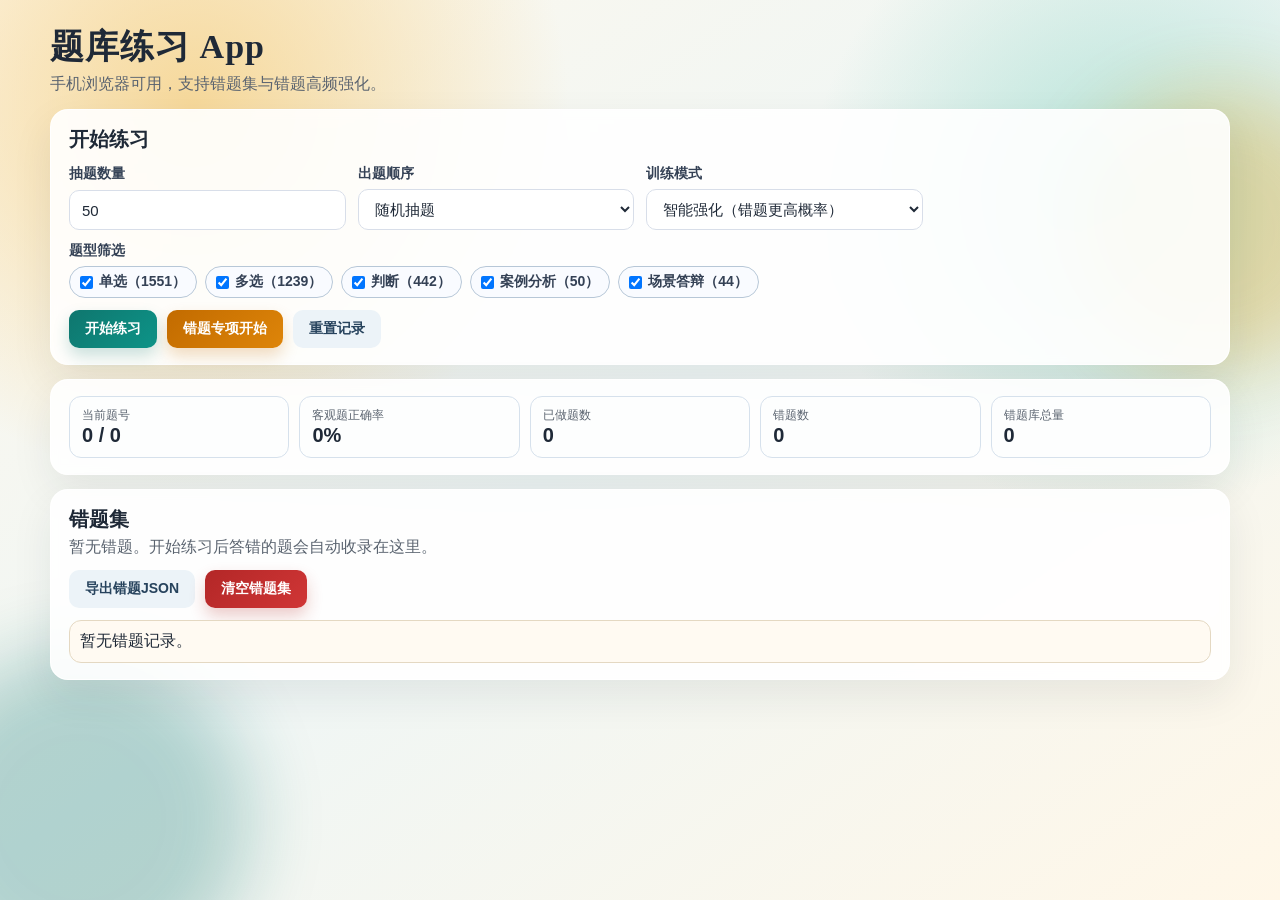
==== index.html @ 0523bffd "Initial quiz app for GitHub Pages" ====
<!doctype html>
<html lang="zh-CN">
  <head>
    <meta charset="UTF-8" />
    <meta name="viewport" content="width=device-width, initial-scale=1.0" />
    <title>题库练习 App</title>
    <link rel="stylesheet" href="./styles.css" />
    <script defer src="./data/questions.js"></script>
    <script defer src="./app.js"></script>
  </head>
  <body>
    <div class="shape shape-a" aria-hidden="true"></div>
    <div class="shape shape-b" aria-hidden="true"></div>
    <main class="app-shell">
      <header class="hero">
        <h1>题库练习 App</h1>
        <p>手机浏览器可用，支持错题集与错题高频强化。</p>
      </header>

      <section class="panel setup-panel">
        <h2>开始练习</h2>
        <div class="setup-grid">
          <div class="field">
            <label for="question-count">抽题数量</label>
            <input id="question-count" type="number" min="1" value="50" />
          </div>

          <div class="field">
            <label for="order-mode">出题顺序</label>
            <select id="order-mode">
              <option value="random">随机抽题</option>
              <option value="sequence">按原顺序</option>
            </select>
          </div>

          <div class="field">
            <label for="practice-mode">训练模式</label>
            <select id="practice-mode">
              <option value="smart">智能强化（错题更高概率）</option>
              <option value="normal">均匀随机</option>
              <option value="wrong-only">仅错题集</option>
            </select>
          </div>

          <div class="field type-field">
            <span>题型筛选</span>
            <div id="type-filters" class="type-filters"></div>
          </div>
        </div>
        <div class="setup-actions">
          <button id="start-btn" class="btn btn-primary">开始练习</button>
          <button id="start-wrong-btn" class="btn btn-warm">错题专项开始</button>
          <button id="reset-btn" class="btn btn-ghost">重置记录</button>
        </div>
      </section>

      <section class="panel stats-panel">
        <div class="stat">
          <span class="label">当前题号</span>
          <strong id="stat-progress">0 / 0</strong>
        </div>
        <div class="stat">
          <span class="label">客观题正确率</span>
          <strong id="stat-accuracy">0%</strong>
        </div>
        <div class="stat">
          <span class="label">已做题数</span>
          <strong id="stat-done">0</strong>
        </div>
        <div class="stat">
          <span class="label">错题数</span>
          <strong id="stat-wrong">0</strong>
        </div>
        <div class="stat">
          <span class="label">错题库总量</span>
          <strong id="stat-wrong-bank">0</strong>
        </div>
      </section>

      <section id="question-panel" class="panel question-panel hidden">
        <div class="question-top">
          <div class="meta-group">
            <span id="meta-type" class="chip"></span>
            <span id="meta-category" class="chip chip-soft"></span>
            <span id="meta-level" class="chip chip-soft"></span>
          </div>
          <div class="jump-group">
            <label for="jump-input">跳题</label>
            <input id="jump-input" type="number" min="1" value="1" />
            <button id="jump-btn" class="btn btn-mini">跳转</button>
          </div>
        </div>

        <h3 id="question-title"></h3>
        <pre id="question-stem" class="question-stem"></pre>

        <div id="options-wrap" class="options-wrap"></div>

        <div id="subjective-wrap" class="subjective-wrap hidden">
          <label for="subjective-note">你的答题思路（可选记录）</label>
          <textarea
            id="subjective-note"
            rows="5"
            placeholder="可以写你的关键步骤、沟通话术、判断依据..."
          ></textarea>
        </div>

        <div class="actions">
          <button id="check-btn" class="btn btn-primary">提交并判定</button>
          <button id="show-answer-btn" class="btn btn-ghost">查看答案/解析</button>
          <button id="prev-btn" class="btn btn-ghost">上一题</button>
          <button id="next-btn" class="btn btn-primary">下一题</button>
        </div>

        <div id="result-box" class="result-box hidden"></div>
      </section>

      <section class="panel wrongbook-panel">
        <div class="wrongbook-head">
          <h2>错题集</h2>
          <p id="wrongbook-summary">暂无错题。</p>
        </div>
        <div class="wrongbook-actions">
          <button id="export-wrong-btn" class="btn btn-ghost">导出错题JSON</button>
          <button id="clear-wrong-btn" class="btn btn-danger">清空错题集</button>
        </div>
        <div id="wrongbook-list" class="wrongbook-list"></div>
      </section>
    </main>
  </body>
</html>
---- styles.css ----
:root {
  --bg: #f8f4ea;
  --panel: rgba(255, 255, 255, 0.9);
  --ink: #1f2937;
  --subtle: #5b6470;
  --brand: #0f766e;
  --brand-2: #f59e0b;
  --danger: #c2410c;
  --ok: #047857;
  --line: #d8dee9;
}

* {
  box-sizing: border-box;
}

body {
  margin: 0;
  min-height: 100vh;
  color: var(--ink);
  font-family: "Noto Sans SC", "PingFang SC", "Hiragino Sans GB", "Microsoft YaHei", sans-serif;
  background:
    radial-gradient(circle at 15% 12%, #f6d89a 0, transparent 28%),
    radial-gradient(circle at 88% 22%, #b3e2d6 0, transparent 24%),
    linear-gradient(145deg, #fef8ec 0%, #eff6f5 48%, #fff7e8 100%);
  padding: 24px;
}

.shape {
  position: fixed;
  border-radius: 999px;
  filter: blur(38px);
  z-index: 0;
  opacity: 0.28;
  pointer-events: none;
}

.shape-a {
  width: 280px;
  height: 280px;
  right: -80px;
  top: 90px;
  background: #f59e0b;
}

.shape-b {
  width: 340px;
  height: 340px;
  left: -90px;
  bottom: -90px;
  background: #0f766e;
}

.app-shell {
  position: relative;
  z-index: 1;
  max-width: 1180px;
  margin: 0 auto;
  display: grid;
  gap: 14px;
}

.panel {
  background: var(--panel);
  border: 1px solid rgba(255, 255, 255, 0.95);
  border-radius: 18px;
  box-shadow: 0 16px 42px rgba(31, 41, 55, 0.08);
  padding: 16px 18px;
  backdrop-filter: blur(4px);
  animation: rise 360ms ease;
}

.hero h1 {
  margin: 0 0 4px;
  font-family: "STKaiti", "KaiTi", "Noto Serif SC", serif;
  font-size: 34px;
  letter-spacing: 0.03em;
}

.hero p {
  margin: 0;
  color: var(--subtle);
}

.setup-panel h2 {
  margin: 0 0 12px;
  font-size: 20px;
}

.setup-grid {
  display: grid;
  grid-template-columns: repeat(4, minmax(0, 1fr));
  gap: 12px;
}

.field {
  display: grid;
  gap: 6px;
}

.field label,
.field span {
  color: #344155;
  font-size: 14px;
  font-weight: 700;
}

input,
select,
textarea {
  width: 100%;
  border: 1px solid var(--line);
  border-radius: 10px;
  padding: 10px 12px;
  font-size: 15px;
  font-family: inherit;
  background: #fff;
  color: var(--ink);
}

input:focus,
select:focus,
textarea:focus {
  outline: 2px solid rgba(15, 118, 110, 0.28);
  border-color: #99d4cd;
}

.type-field {
  grid-column: span 4;
}

.type-filters {
  display: flex;
  flex-wrap: wrap;
  gap: 8px;
}

.type-pill {
  display: inline-flex;
  align-items: center;
  gap: 6px;
  border: 1px solid #b7c7d7;
  border-radius: 999px;
  padding: 6px 10px;
  background: #f9fbff;
  font-size: 13px;
}

.type-pill input {
  width: auto;
  margin: 0;
}

.setup-actions,
.actions {
  margin-top: 12px;
  display: flex;
  flex-wrap: wrap;
  gap: 10px;
}

.btn {
  border: 0;
  border-radius: 10px;
  padding: 10px 16px;
  font-size: 14px;
  font-weight: 700;
  cursor: pointer;
  transition: transform 140ms ease, box-shadow 140ms ease, opacity 140ms ease;
}

.btn:hover {
  transform: translateY(-1px);
}

.btn:active {
  transform: translateY(0);
}

.btn-primary {
  color: #fff;
  background: linear-gradient(135deg, #0f766e 0%, #0d9488 100%);
  box-shadow: 0 8px 16px rgba(15, 118, 110, 0.22);
}

.btn-warm {
  color: #fff;
  background: linear-gradient(135deg, #c26b00 0%, #de8509 100%);
  box-shadow: 0 8px 16px rgba(194, 107, 0, 0.24);
}

.btn-ghost {
  color: #27435d;
  background: #ecf3f8;
}

.btn-danger {
  color: #fff;
  background: linear-gradient(135deg, #b32727 0%, #d03636 100%);
  box-shadow: 0 8px 16px rgba(179, 39, 39, 0.24);
}

.btn-mini {
  padding: 7px 10px;
  font-size: 13px;
  background: #dae8f5;
  color: #27435d;
}

.stats-panel {
  display: grid;
  grid-template-columns: repeat(5, minmax(0, 1fr));
  gap: 10px;
}

.stat {
  border: 1px solid #d6e1ec;
  border-radius: 12px;
  padding: 10px 12px;
  background: #fdfefe;
}

.stat .label {
  display: block;
  color: var(--subtle);
  font-size: 12px;
}

.stat strong {
  font-size: 20px;
}

.question-top {
  display: flex;
  justify-content: space-between;
  gap: 10px;
  align-items: center;
}

.meta-group {
  display: flex;
  flex-wrap: wrap;
  gap: 8px;
}

.chip {
  display: inline-flex;
  align-items: center;
  border-radius: 999px;
  padding: 5px 10px;
  font-size: 12px;
  font-weight: 700;
  background: #d7f2ee;
  color: #0f766e;
}

.chip-soft {
  background: #f7ead0;
  color: #9a6403;
}

.jump-group {
  display: flex;
  gap: 6px;
  align-items: center;
}

.jump-group input {
  width: 84px;
}

#question-title {
  margin: 14px 0 8px;
  font-size: 20px;
  font-family: "STKaiti", "KaiTi", "Noto Serif SC", serif;
}

.question-stem {
  margin: 0;
  white-space: pre-wrap;
  word-break: break-word;
  background: #fffdf8;
  border: 1px solid #efe2c8;
  border-radius: 12px;
  padding: 12px;
  font-family: inherit;
  line-height: 1.6;
  color: #1d2a35;
}

.options-wrap {
  margin-top: 12px;
  display: grid;
  gap: 8px;
}

.option-item {
  display: flex;
  gap: 10px;
  align-items: flex-start;
  border: 1px solid #d9e3ee;
  border-radius: 12px;
  padding: 10px;
  background: #ffffff;
  transition: border-color 140ms ease, background-color 140ms ease;
}

.option-item:hover {
  border-color: #9ec2dd;
}

.option-item input {
  width: auto;
  margin-top: 3px;
}

.option-item .option-text {
  white-space: pre-wrap;
  line-height: 1.5;
}

.subjective-wrap {
  margin-top: 12px;
}

.result-box {
  margin-top: 12px;
  border-radius: 12px;
  padding: 12px;
  border: 1px solid #dce5ee;
  background: #fbfdff;
  white-space: pre-wrap;
  line-height: 1.6;
}

.result-box.ok {
  border-color: #9ad8c5;
  background: #f0fbf7;
}

.result-box.bad {
  border-color: #f1c2ab;
  background: #fff5ef;
}

.result-box.subjective {
  border-color: #f2deb4;
  background: #fff9ec;
}

.hidden {
  display: none;
}

.wrongbook-panel {
  display: grid;
  gap: 12px;
}

.wrongbook-head h2 {
  margin: 0;
  font-size: 20px;
}

.wrongbook-head p {
  margin: 4px 0 0;
  color: var(--subtle);
}

.wrongbook-actions {
  display: flex;
  flex-wrap: wrap;
  gap: 10px;
}

.wrongbook-list {
  display: grid;
  gap: 8px;
}

.wrong-item {
  border: 1px solid #e4d8c2;
  border-radius: 12px;
  padding: 10px;
  background: #fffaf2;
}

.wrong-item-top {
  display: flex;
  justify-content: space-between;
  gap: 8px;
  align-items: center;
  margin-bottom: 8px;
}

.wrong-item-title {
  font-weight: 700;
  font-size: 14px;
  color: #2f4157;
}

.wrong-item-meta {
  font-size: 12px;
  color: #6b7280;
}

.wrong-item-stem {
  margin: 0;
  white-space: pre-wrap;
  line-height: 1.45;
  font-size: 14px;
  color: #1f2937;
}

.wrong-item-actions {
  margin-top: 8px;
  display: flex;
  gap: 8px;
}

@keyframes rise {
  from {
    opacity: 0;
    transform: translateY(8px);
  }
  to {
    opacity: 1;
    transform: translateY(0);
  }
}

@media (max-width: 920px) {
  .setup-grid {
    grid-template-columns: 1fr;
  }

  .type-field {
    grid-column: span 1;
  }

  .stats-panel {
    grid-template-columns: repeat(2, minmax(0, 1fr));
  }

  .question-top {
    flex-direction: column;
    align-items: flex-start;
  }
}

@media (max-width: 640px) {
  body {
    padding: 12px;
  }

  .panel {
    border-radius: 14px;
    padding: 12px;
  }

  .hero h1 {
    font-size: 28px;
  }

  .btn {
    width: 100%;
  }

  .jump-group {
    width: 100%;
  }

  .jump-group input {
    width: 100%;
  }

  .wrong-item-top {
    flex-direction: column;
    align-items: flex-start;
  }
}
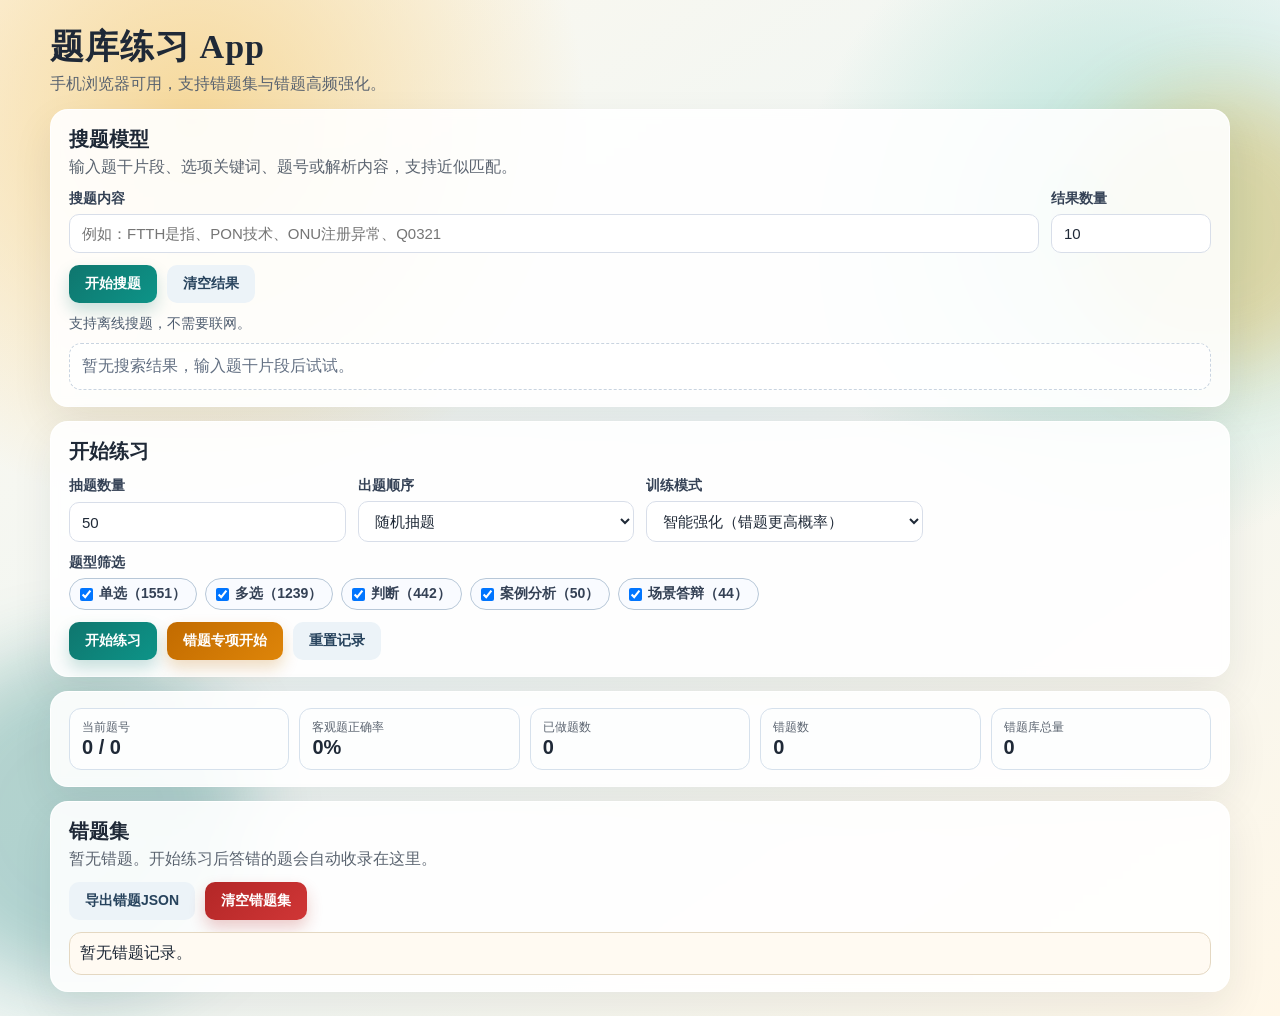
==== commit ba705662: "chore: update quiz app 2026-06-02 09:52:49" ====
--- a/index.html
+++ b/index.html
@@ -16,6 +16,33 @@
         <h1>题库练习 App</h1>
         <p>手机浏览器可用，支持错题集与错题高频强化。</p>
       </header>
+
+      <section class="panel search-panel">
+        <div class="search-head">
+          <h2>搜题模型</h2>
+          <p>输入题干片段、选项关键词、题号或解析内容，支持近似匹配。</p>
+        </div>
+        <div class="search-grid">
+          <div class="field search-field">
+            <label for="search-input">搜题内容</label>
+            <input
+              id="search-input"
+              type="text"
+              placeholder="例如：FTTH是指、PON技术、ONU注册异常、Q0321"
+            />
+          </div>
+          <div class="field">
+            <label for="search-limit">结果数量</label>
+            <input id="search-limit" type="number" min="1" max="50" value="10" />
+          </div>
+        </div>
+        <div class="setup-actions">
+          <button id="search-btn" class="btn btn-primary">开始搜题</button>
+          <button id="clear-search-btn" class="btn btn-ghost">清空结果</button>
+        </div>
+        <p id="search-summary" class="search-summary">支持离线搜题，不需要联网。</p>
+        <div id="search-results" class="search-results"></div>
+      </section>
 
       <section class="panel setup-panel">
         <h2>开始练习</h2>
--- a/styles.css
+++ b/styles.css
@@ -80,6 +80,99 @@
 .hero p {
   margin: 0;
   color: var(--subtle);
+}
+
+.search-head h2 {
+  margin: 0;
+  font-size: 20px;
+}
+
+.search-head p {
+  margin: 4px 0 0;
+  color: var(--subtle);
+}
+
+.search-grid {
+  margin-top: 12px;
+  display: grid;
+  grid-template-columns: minmax(0, 1fr) 160px;
+  gap: 12px;
+}
+
+.search-field {
+  min-width: 0;
+}
+
+.search-summary {
+  margin: 12px 0 0;
+  color: #4f5d70;
+  font-size: 14px;
+}
+
+.search-results {
+  margin-top: 10px;
+  display: grid;
+  gap: 10px;
+}
+
+.search-empty {
+  border: 1px dashed #c9d4e0;
+  border-radius: 12px;
+  padding: 12px;
+  color: #637083;
+  background: rgba(255, 255, 255, 0.65);
+}
+
+.search-item {
+  border: 1px solid #d8e3ed;
+  border-radius: 14px;
+  padding: 12px;
+  background: linear-gradient(180deg, rgba(255, 255, 255, 0.98), rgba(246, 250, 252, 0.96));
+}
+
+.search-item-top {
+  display: flex;
+  justify-content: space-between;
+  gap: 10px;
+  align-items: center;
+}
+
+.search-item-title {
+  font-size: 15px;
+  font-weight: 700;
+  color: #223247;
+}
+
+.search-score {
+  flex: none;
+  border-radius: 999px;
+  padding: 5px 10px;
+  background: #e6f5f1;
+  color: #0f766e;
+  font-size: 12px;
+  font-weight: 700;
+}
+
+.search-item-meta {
+  margin-top: 8px;
+  display: flex;
+  flex-wrap: wrap;
+  gap: 6px;
+}
+
+.search-item-snippet {
+  margin: 10px 0 0;
+  white-space: pre-wrap;
+  color: #2f3e52;
+  line-height: 1.55;
+  font-size: 14px;
+}
+
+.search-item-actions {
+  margin-top: 10px;
+  display: flex;
+  flex-wrap: wrap;
+  gap: 8px;
 }
 
 .setup-panel h2 {
@@ -430,6 +523,10 @@
 }
 
 @media (max-width: 920px) {
+  .search-grid {
+    grid-template-columns: 1fr;
+  }
+
   .setup-grid {
     grid-template-columns: 1fr;
   }
@@ -466,6 +563,11 @@
     width: 100%;
   }
 
+  .search-item-top {
+    flex-direction: column;
+    align-items: flex-start;
+  }
+
   .jump-group {
     width: 100%;
   }
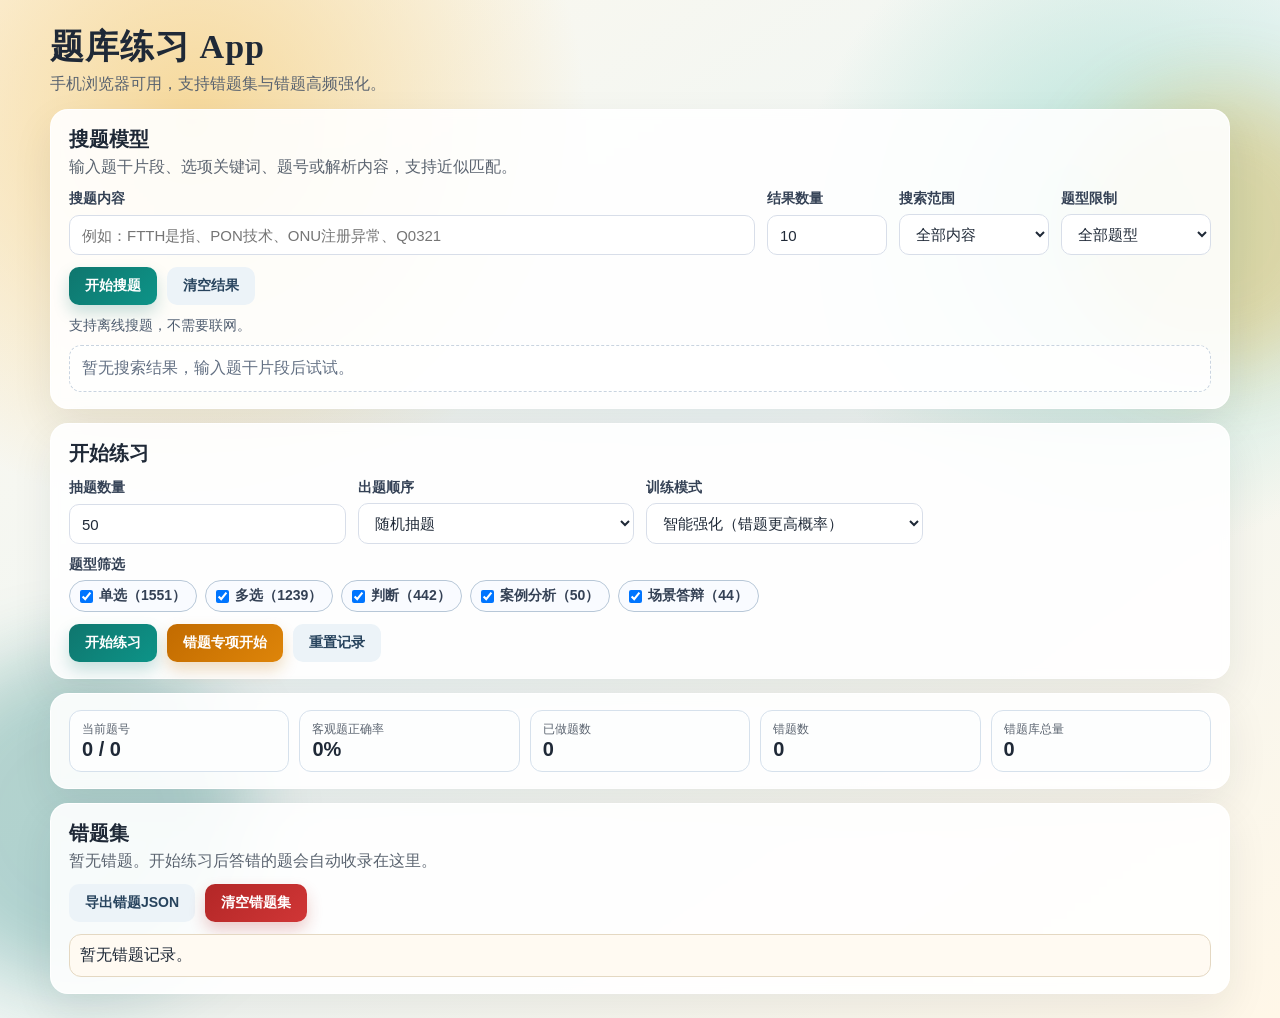
==== commit d1c1e2b0: "chore: update quiz app 2026-06-02 09:58:05" ====
--- a/index.html
+++ b/index.html
@@ -34,6 +34,22 @@
           <div class="field">
             <label for="search-limit">结果数量</label>
             <input id="search-limit" type="number" min="1" max="50" value="10" />
+          </div>
+          <div class="field">
+            <label for="search-scope">搜索范围</label>
+            <select id="search-scope">
+              <option value="all">全部内容</option>
+              <option value="stem">仅题干</option>
+              <option value="options">仅选项</option>
+              <option value="analysis">仅解析</option>
+              <option value="answer">仅答案</option>
+            </select>
+          </div>
+          <div class="field">
+            <label for="search-type-filter">题型限制</label>
+            <select id="search-type-filter">
+              <option value="all">全部题型</option>
+            </select>
           </div>
         </div>
         <div class="setup-actions">
--- a/styles.css
+++ b/styles.css
@@ -95,7 +95,7 @@
 .search-grid {
   margin-top: 12px;
   display: grid;
-  grid-template-columns: minmax(0, 1fr) 160px;
+  grid-template-columns: minmax(0, 1.3fr) 120px 150px 150px;
   gap: 12px;
 }
 
@@ -168,11 +168,42 @@
   font-size: 14px;
 }
 
+.search-mark {
+  background: linear-gradient(180deg, #fff0a8, #ffd875);
+  color: #5e3b00;
+  border-radius: 4px;
+  padding: 0 2px;
+  box-decoration-break: clone;
+}
+
 .search-item-actions {
   margin-top: 10px;
   display: flex;
   flex-wrap: wrap;
   gap: 8px;
+}
+
+.search-answer {
+  margin-top: 10px;
+  border: 1px solid #e4dfc9;
+  border-radius: 12px;
+  padding: 10px;
+  background: #fffdf5;
+}
+
+.search-answer-title {
+  margin: 0 0 6px;
+  font-size: 13px;
+  font-weight: 700;
+  color: #9a6403;
+}
+
+.search-answer-body {
+  margin: 0;
+  white-space: pre-wrap;
+  color: #38475a;
+  line-height: 1.55;
+  font-size: 14px;
 }
 
 .setup-panel h2 {
